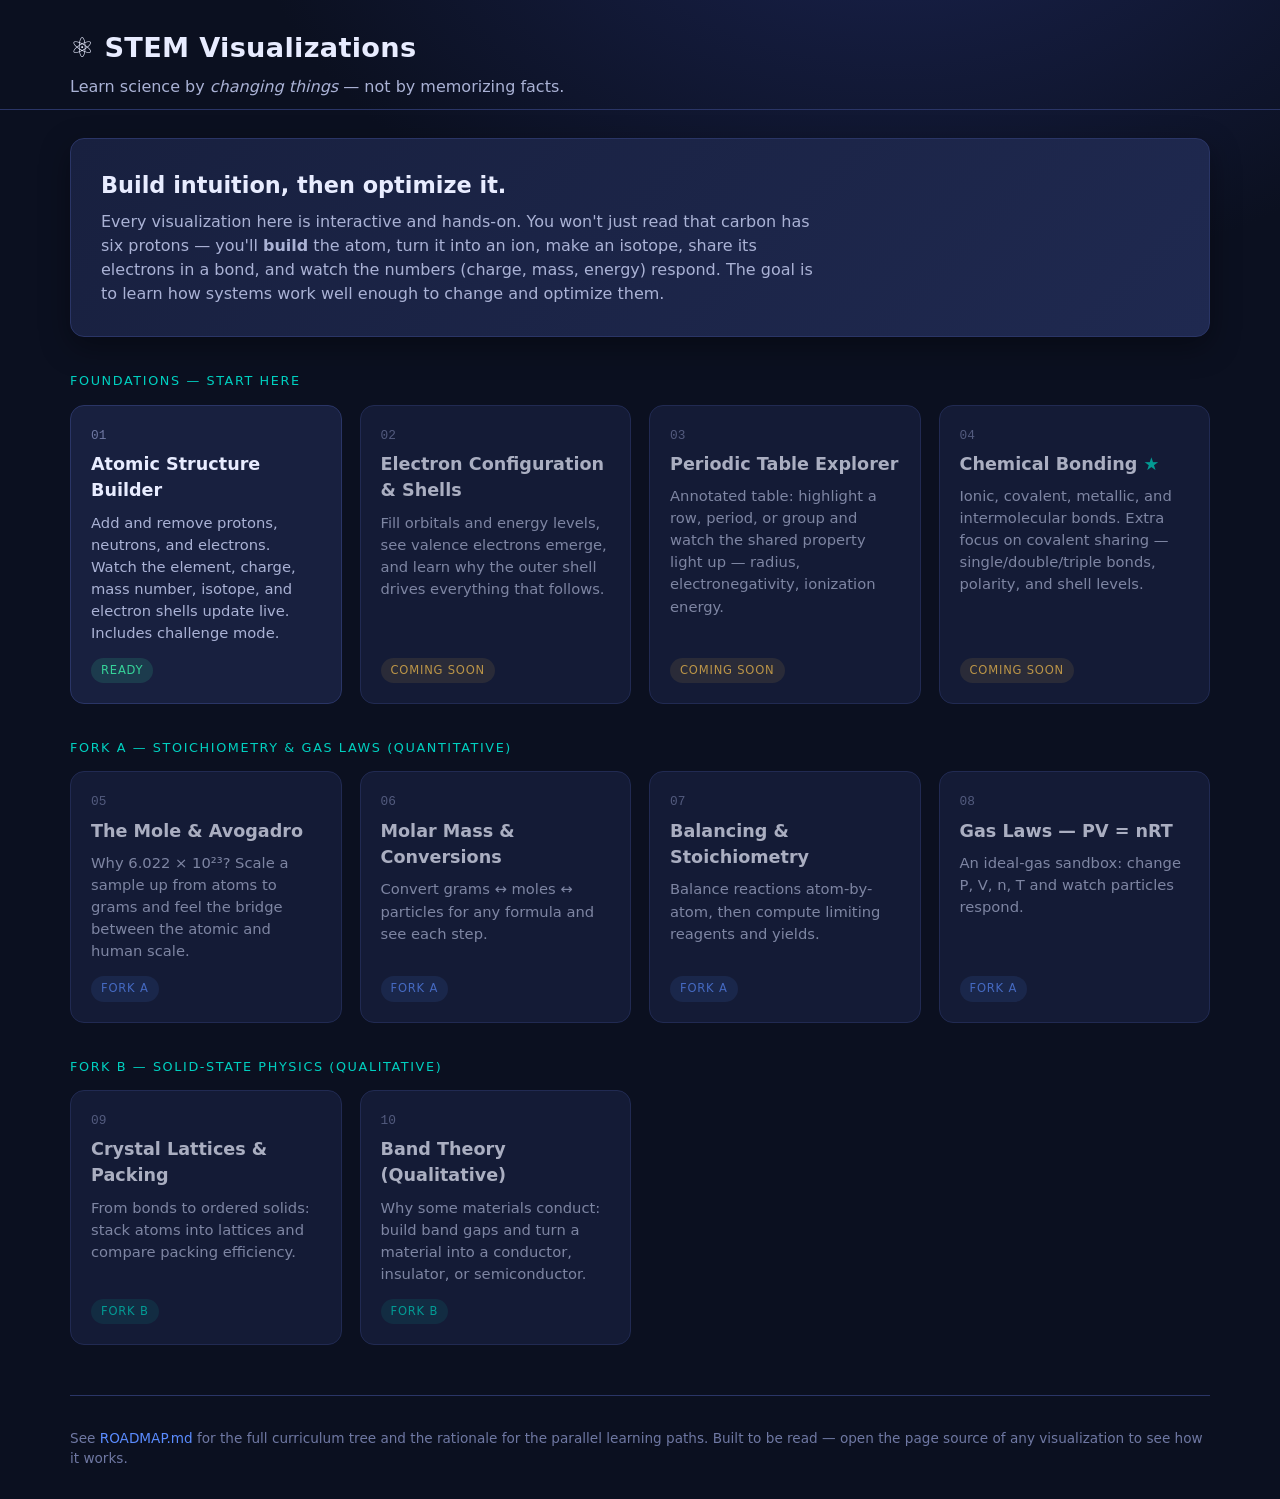
==== index.html @ d3691c96 "Add landing page and Atomic Structure Builder visualization - Landing page (index.html) linking the " ====
<!DOCTYPE html>
<html lang="en">
<head>
  <meta charset="UTF-8" />
  <meta name="viewport" content="width=device-width, initial-scale=1.0" />
  <title>STEM Visualizations — Learn by Changing Things</title>
  <meta name="description" content="Interactive, feature-rich visualizations for learning chemistry and physics — atomic structure, bonding, stoichiometry, gas laws, and solid-state physics." />
  <link rel="stylesheet" href="assets/css/main.css" />
</head>
<body>
  <header class="site-header">
    <div class="wrap">
      <h1>⚛︎ STEM Visualizations</h1>
      <div class="tag">Learn science by <em>changing things</em> — not by memorizing facts.</div>
    </div>
  </header>

  <main class="wrap">
    <section class="hero">
      <h2>Build intuition, then optimize it.</h2>
      <p>
        Every visualization here is interactive and hands-on. You won't just read
        that carbon has six protons — you'll <strong>build</strong> the atom, turn it
        into an ion, make an isotope, share its electrons in a bond, and watch the
        numbers (charge, mass, energy) respond. The goal is to learn how systems
        work well enough to change and optimize them.
      </p>
    </section>

    <!-- ===================== FOUNDATIONS ===================== -->
    <div class="section-title">Foundations — start here</div>
    <div class="grid">

      <a class="card live" href="visualizations/atomic-structure/index.html">
        <span class="num">01</span>
        <h3>Atomic Structure Builder</h3>
        <p>Add and remove protons, neutrons, and electrons. Watch the element,
           charge, mass number, isotope, and electron shells update live. Includes
           challenge mode.</p>
        <span class="badge ready">Ready</span>
      </a>

      <div class="card soon">
        <span class="num">02</span>
        <h3>Electron Configuration &amp; Shells</h3>
        <p>Fill orbitals and energy levels, see valence electrons emerge, and learn
           why the outer shell drives everything that follows.</p>
        <span class="badge soon">Coming soon</span>
      </div>

      <div class="card soon">
        <span class="num">03</span>
        <h3>Periodic Table Explorer</h3>
        <p>Annotated table: highlight a row, period, or group and watch the shared
           property light up — radius, electronegativity, ionization energy.</p>
        <span class="badge soon">Coming soon</span>
      </div>

      <div class="card soon">
        <span class="num">04</span>
        <h3>Chemical Bonding <span style="color:var(--accent-2)">★</span></h3>
        <p>Ionic, covalent, metallic, and intermolecular bonds. Extra focus on
           covalent sharing — single/double/triple bonds, polarity, and shell levels.</p>
        <span class="badge soon">Coming soon</span>
      </div>
    </div>

    <!-- ===================== FORK A ===================== -->
    <div class="section-title">Fork A — Stoichiometry &amp; Gas Laws (quantitative)</div>
    <div class="grid">
      <div class="card soon">
        <span class="num">05</span>
        <h3>The Mole &amp; Avogadro</h3>
        <p>Why 6.022 × 10²³? Scale a sample up from atoms to grams and feel the
           bridge between the atomic and human scale.</p>
        <span class="badge fork-a">Fork A</span>
      </div>
      <div class="card soon">
        <span class="num">06</span>
        <h3>Molar Mass &amp; Conversions</h3>
        <p>Convert grams ↔ moles ↔ particles for any formula and see each step.</p>
        <span class="badge fork-a">Fork A</span>
      </div>
      <div class="card soon">
        <span class="num">07</span>
        <h3>Balancing &amp; Stoichiometry</h3>
        <p>Balance reactions atom-by-atom, then compute limiting reagents and yields.</p>
        <span class="badge fork-a">Fork A</span>
      </div>
      <div class="card soon">
        <span class="num">08</span>
        <h3>Gas Laws — PV = nRT</h3>
        <p>An ideal-gas sandbox: change P, V, n, T and watch particles respond.</p>
        <span class="badge fork-a">Fork A</span>
      </div>
    </div>

    <!-- ===================== FORK B ===================== -->
    <div class="section-title">Fork B — Solid-State Physics (qualitative)</div>
    <div class="grid">
      <div class="card soon">
        <span class="num">09</span>
        <h3>Crystal Lattices &amp; Packing</h3>
        <p>From bonds to ordered solids: stack atoms into lattices and compare
           packing efficiency.</p>
        <span class="badge fork-b">Fork B</span>
      </div>
      <div class="card soon">
        <span class="num">10</span>
        <h3>Band Theory (Qualitative)</h3>
        <p>Why some materials conduct: build band gaps and turn a material into a
           conductor, insulator, or semiconductor.</p>
        <span class="badge fork-b">Fork B</span>
      </div>
    </div>

    <footer class="footer">
      <p>
        See <a href="ROADMAP.md">ROADMAP.md</a> for the full curriculum tree and the
        rationale for the parallel learning paths. Built to be read — open the page
        source of any visualization to see how it works.
      </p>
    </footer>
  </main>
</body>
</html>
</content>
---- assets/css/main.css ----
/* ============================================================
   STEM Visualizations — shared styles
   Used by the landing page and every visualization.
   ============================================================ */

:root {
  --bg:        #0b1020;
  --bg-soft:   #121933;
  --panel:     #18203f;
  --panel-2:   #1f2950;
  --ink:       #e8ecff;
  --ink-soft:  #aab2d5;
  --ink-dim:   #6f78a3;
  --accent:    #5b8cff;
  --accent-2:  #00d0c0;
  --proton:    #ff5d6c;
  --neutron:   #9aa3c7;
  --electron:  #4ad6ff;
  --good:      #36d399;
  --warn:      #ffc857;
  --bad:       #ff6b6b;
  --line:      #2a3566;
  --radius:    14px;
  --shadow:    0 10px 30px rgba(0,0,0,.35);
  --font:      system-ui, -apple-system, "Segoe UI", Roboto, Helvetica, Arial, sans-serif;
  --mono:      ui-monospace, SFMono-Regular, Menlo, Consolas, monospace;
}

* { box-sizing: border-box; }

html, body {
  margin: 0;
  padding: 0;
  background: radial-gradient(1200px 800px at 70% -10%, #1a2350 0%, var(--bg) 55%);
  color: var(--ink);
  font-family: var(--font);
  line-height: 1.5;
  -webkit-font-smoothing: antialiased;
}

a { color: var(--accent); text-decoration: none; }
a:hover { text-decoration: underline; }

.wrap { max-width: 1180px; margin: 0 auto; padding: 0 20px; }

/* ---- Site header ---- */
.site-header {
  padding: 28px 0 10px;
  border-bottom: 1px solid var(--line);
  margin-bottom: 28px;
}
.site-header h1 { margin: 0; font-size: 1.7rem; letter-spacing: .3px; }
.site-header .tag { color: var(--ink-soft); margin-top: 6px; }
.breadcrumb { font-size: .9rem; color: var(--ink-dim); margin-bottom: 6px; }

/* ---- Landing hero ---- */
.hero {
  background: linear-gradient(135deg, var(--panel) 0%, var(--panel-2) 100%);
  border: 1px solid var(--line);
  border-radius: var(--radius);
  padding: 30px;
  box-shadow: var(--shadow);
  margin-bottom: 32px;
}
.hero h2 { margin: 0 0 8px; font-size: 1.4rem; }
.hero p { margin: 0; color: var(--ink-soft); max-width: 70ch; }

/* ---- Section labels ---- */
.section-title {
  font-size: .8rem;
  text-transform: uppercase;
  letter-spacing: 1.6px;
  color: var(--accent-2);
  margin: 34px 0 14px;
}

/* ---- Cards grid ---- */
.grid {
  display: grid;
  grid-template-columns: repeat(auto-fill, minmax(260px, 1fr));
  gap: 18px;
}
.card {
  display: flex;
  flex-direction: column;
  background: var(--panel);
  border: 1px solid var(--line);
  border-radius: var(--radius);
  padding: 20px;
  transition: transform .12s ease, border-color .12s ease, box-shadow .12s ease;
  color: inherit;
}
.card.live:hover {
  transform: translateY(-3px);
  border-color: var(--accent);
  box-shadow: var(--shadow);
  text-decoration: none;
}
.card .num {
  font-family: var(--mono);
  font-size: .8rem;
  color: var(--ink-dim);
}
.card h3 { margin: 6px 0 8px; font-size: 1.1rem; }
.card p { margin: 0; color: var(--ink-soft); font-size: .92rem; flex: 1; }
.card .badge {
  align-self: flex-start;
  margin-top: 14px;
  font-size: .72rem;
  text-transform: uppercase;
  letter-spacing: .8px;
  padding: 4px 10px;
  border-radius: 999px;
}
.badge.ready  { background: rgba(54,211,153,.15); color: var(--good); }
.badge.soon   { background: rgba(255,200,87,.13); color: var(--warn); }
.badge.fork-a { background: rgba(91,140,255,.15); color: var(--accent); }
.badge.fork-b { background: rgba(0,208,192,.13); color: var(--accent-2); }
.card.soon { opacity: .72; }

/* ---- Generic UI panels for visualizations ---- */
.panel {
  background: var(--panel);
  border: 1px solid var(--line);
  border-radius: var(--radius);
  padding: 18px;
}
.controls label { display: block; font-size: .85rem; color: var(--ink-soft); margin: 12px 0 4px; }
button {
  font-family: var(--font);
  font-size: .9rem;
  background: var(--accent);
  color: #06122e;
  border: none;
  border-radius: 9px;
  padding: 8px 14px;
  cursor: pointer;
  font-weight: 600;
}
button:hover { filter: brightness(1.08); }
button.ghost { background: transparent; color: var(--ink); border: 1px solid var(--line); }
button.ghost:hover { border-color: var(--accent); }
button:disabled { opacity: .4; cursor: not-allowed; }

input[type="range"] { width: 100%; accent-color: var(--accent); }

.readout { font-family: var(--mono); }

.footer {
  margin: 50px 0 30px;
  color: var(--ink-dim);
  font-size: .85rem;
  border-top: 1px solid var(--line);
  padding-top: 18px;
}
</content>
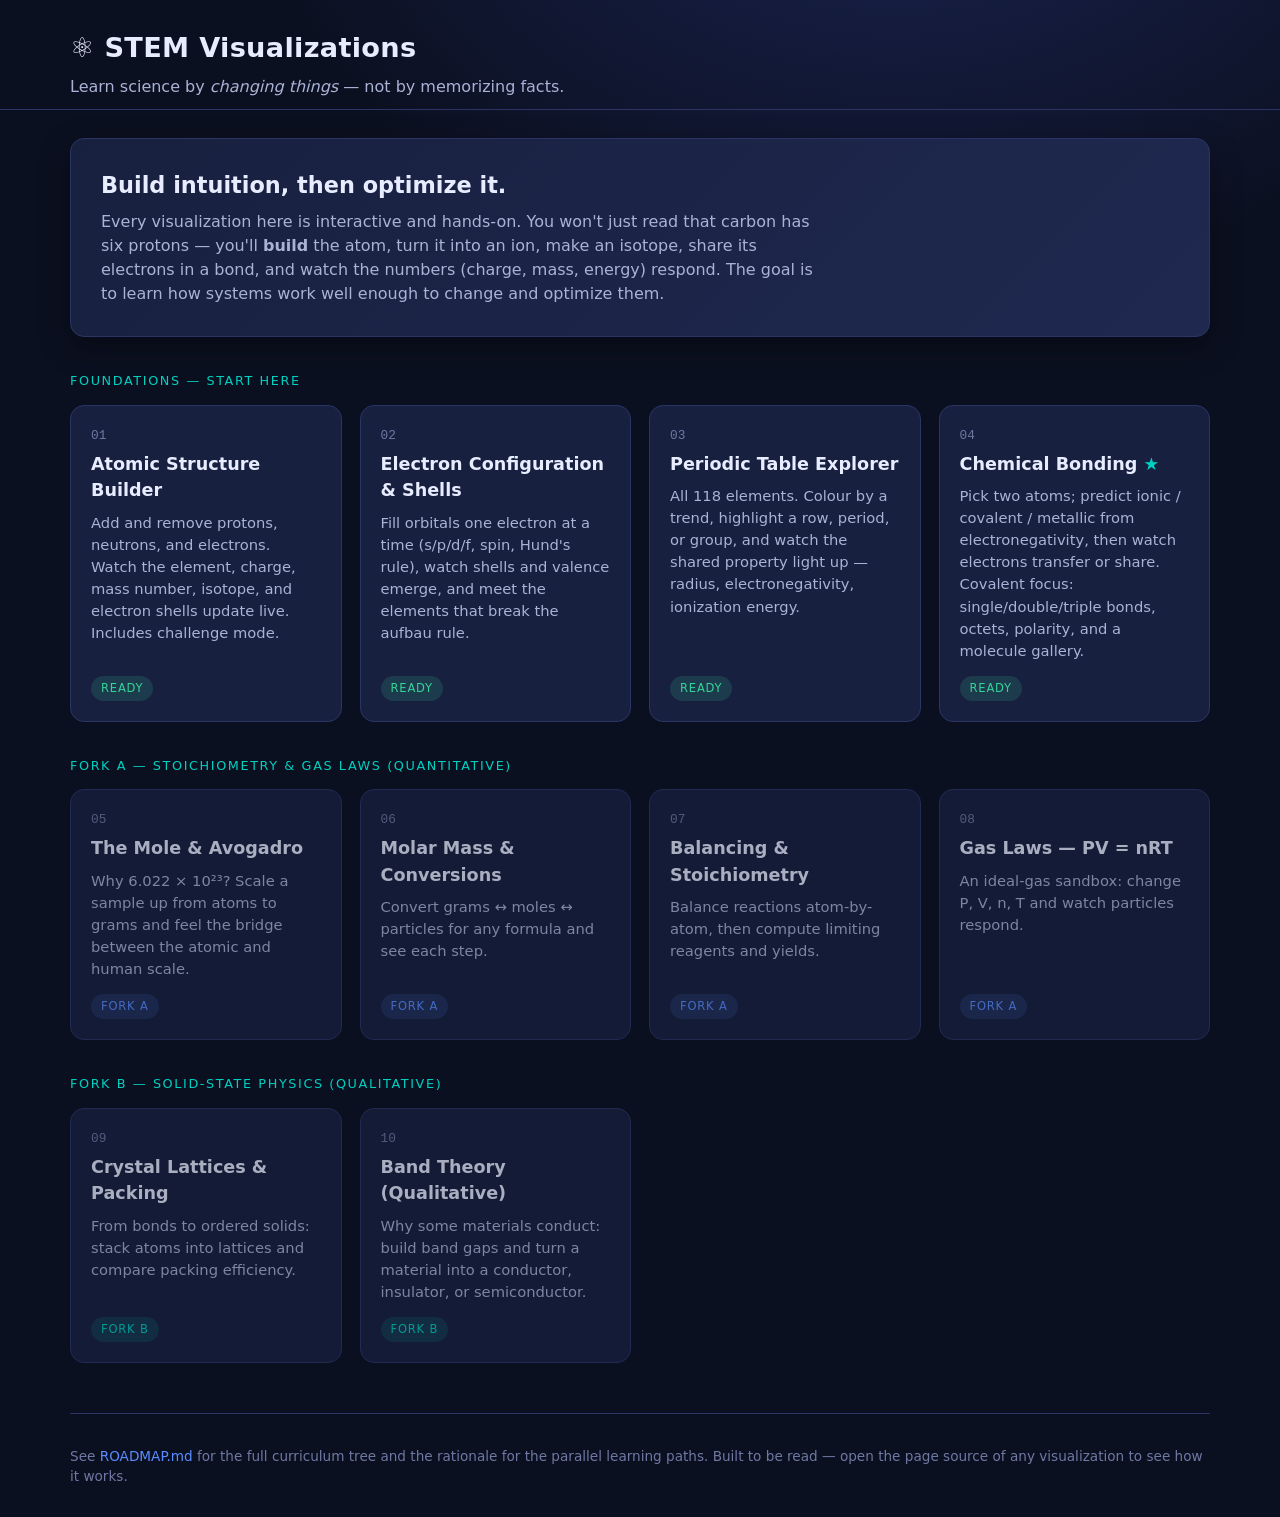
==== commit 3c791122: "Complete the foundations trunk: data, electron config, periodic table, bonding Build the shared refe" ====
--- a/index.html
+++ b/index.html
@@ -40,29 +40,30 @@
         <span class="badge ready">Ready</span>
       </a>
 
-      <div class="card soon">
+      <a class="card live" href="visualizations/electron-configuration/index.html">
         <span class="num">02</span>
         <h3>Electron Configuration &amp; Shells</h3>
-        <p>Fill orbitals and energy levels, see valence electrons emerge, and learn
-           why the outer shell drives everything that follows.</p>
-        <span class="badge soon">Coming soon</span>
-      </div>
+        <p>Fill orbitals one electron at a time (s/p/d/f, spin, Hund's rule), watch
+           shells and valence emerge, and meet the elements that break the aufbau rule.</p>
+        <span class="badge ready">Ready</span>
+      </a>
 
-      <div class="card soon">
+      <a class="card live" href="visualizations/periodic-table/index.html">
         <span class="num">03</span>
         <h3>Periodic Table Explorer</h3>
-        <p>Annotated table: highlight a row, period, or group and watch the shared
-           property light up — radius, electronegativity, ionization energy.</p>
-        <span class="badge soon">Coming soon</span>
-      </div>
+        <p>All 118 elements. Colour by a trend, highlight a row, period, or group, and
+           watch the shared property light up — radius, electronegativity, ionization energy.</p>
+        <span class="badge ready">Ready</span>
+      </a>
 
-      <div class="card soon">
+      <a class="card live" href="visualizations/bonding/index.html">
         <span class="num">04</span>
         <h3>Chemical Bonding <span style="color:var(--accent-2)">★</span></h3>
-        <p>Ionic, covalent, metallic, and intermolecular bonds. Extra focus on
-           covalent sharing — single/double/triple bonds, polarity, and shell levels.</p>
-        <span class="badge soon">Coming soon</span>
-      </div>
+        <p>Pick two atoms; predict ionic / covalent / metallic from electronegativity, then
+           watch electrons transfer or share. Covalent focus: single/double/triple bonds,
+           octets, polarity, and a molecule gallery.</p>
+        <span class="badge ready">Ready</span>
+      </a>
     </div>
 
     <!-- ===================== FORK A ===================== -->
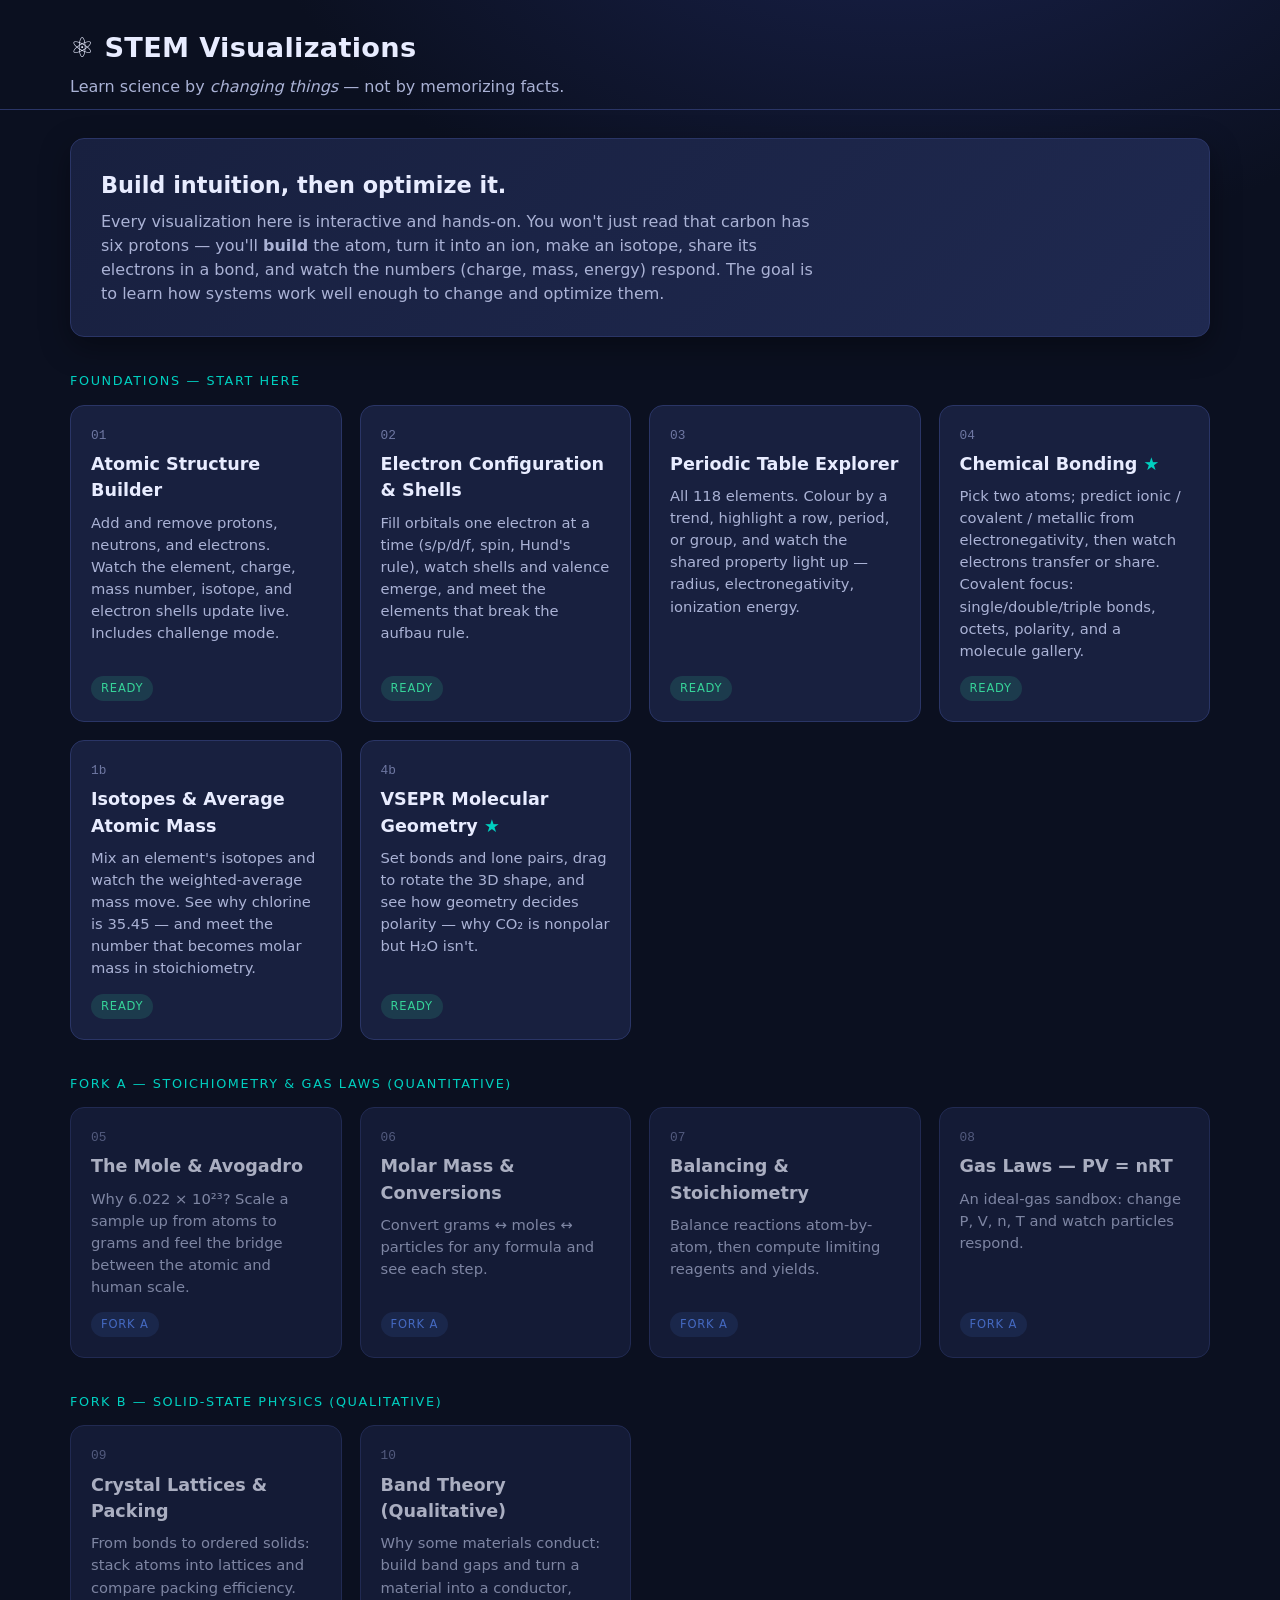
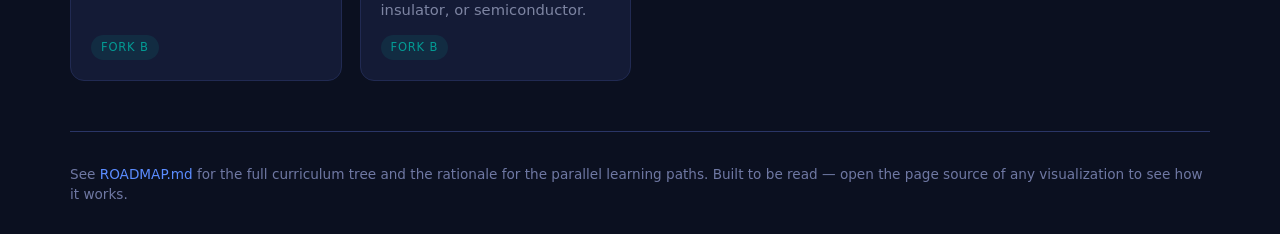
==== commit 2d282eef: "Deepen the trunk: isotopes/average atomic mass and VSEPR geometry Add two interactive deep-dives ont" ====
--- a/index.html
+++ b/index.html
@@ -64,6 +64,22 @@
            octets, polarity, and a molecule gallery.</p>
         <span class="badge ready">Ready</span>
       </a>
+
+      <a class="card live" href="visualizations/isotopes/index.html">
+        <span class="num">1b</span>
+        <h3>Isotopes &amp; Average Atomic Mass</h3>
+        <p>Mix an element's isotopes and watch the weighted-average mass move. See why
+           chlorine is 35.45 — and meet the number that becomes molar mass in stoichiometry.</p>
+        <span class="badge ready">Ready</span>
+      </a>
+
+      <a class="card live" href="visualizations/vsepr/index.html">
+        <span class="num">4b</span>
+        <h3>VSEPR Molecular Geometry <span style="color:var(--accent-2)">★</span></h3>
+        <p>Set bonds and lone pairs, drag to rotate the 3D shape, and see how geometry
+           decides polarity — why CO₂ is nonpolar but H₂O isn't.</p>
+        <span class="badge ready">Ready</span>
+      </a>
     </div>
 
     <!-- ===================== FORK A ===================== -->
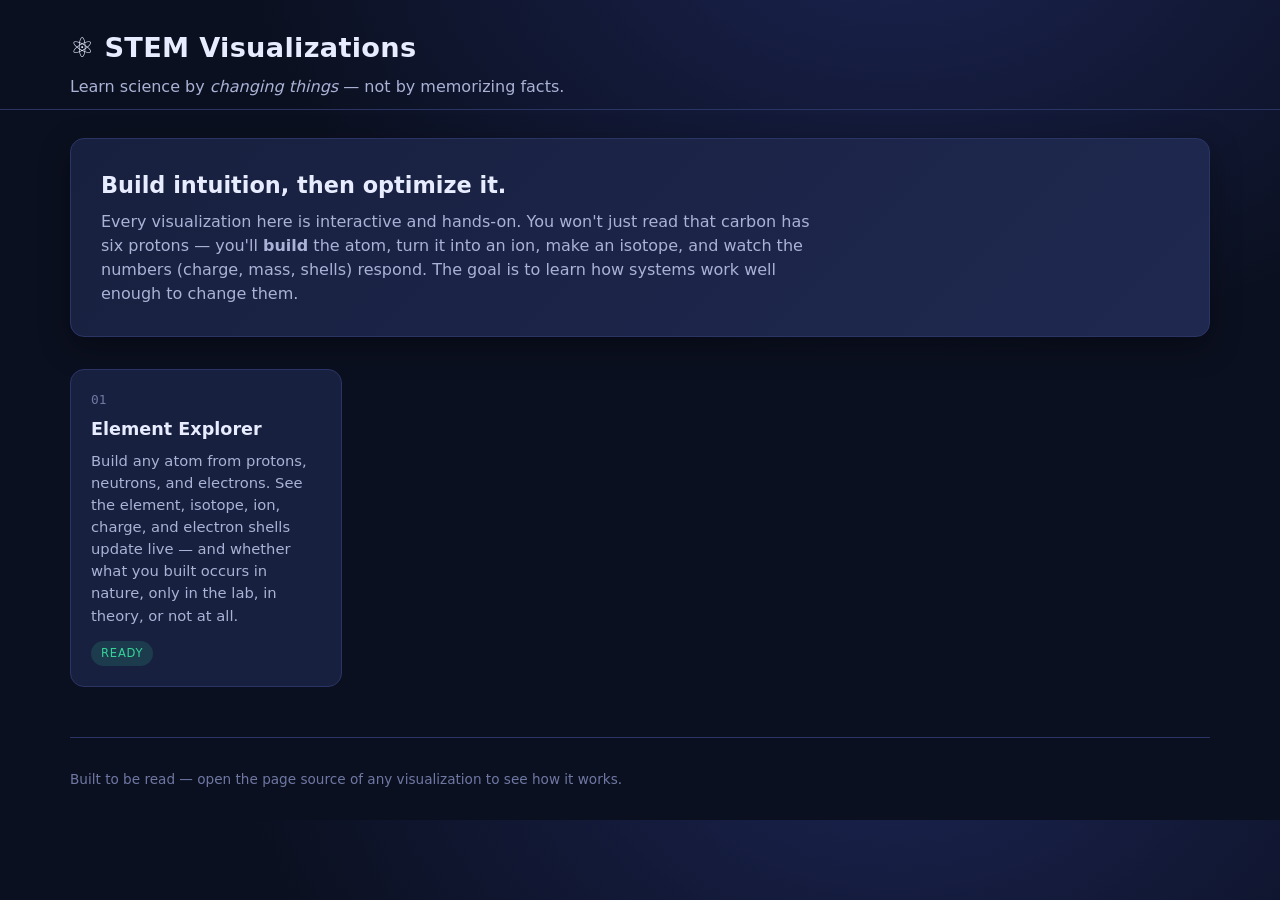
==== commit 7e0692f4: "Refocus on Element Explorer: rename, beta-gate others, add existence model - Rename the first visual" ====
--- a/index.html
+++ b/index.html
@@ -6,6 +6,16 @@
   <title>STEM Visualizations — Learn by Changing Things</title>
   <meta name="description" content="Interactive, feature-rich visualizations for learning chemistry and physics — atomic structure, bonding, stoichiometry, gas laws, and solid-state physics." />
   <link rel="stylesheet" href="assets/css/main.css" />
+  <style>
+    /* beta-only content is hidden unless the page is opened with ?beta=1 */
+    .beta-only { display: none; }
+    body.beta .beta-only { display: block; }
+    .beta-banner { display:none; }
+    body.beta .beta-banner { display:flex; align-items:center; gap:10px; margin-bottom:20px;
+      padding:10px 14px; border-radius:10px; background:rgba(255,200,87,.12); border:1px solid var(--warn);
+      color:var(--ink); font-size:.88rem; }
+    .beta-banner .tagpill { background:var(--warn); color:#06122e; font-weight:700; border-radius:999px; padding:2px 10px; font-size:.75rem; }
+  </style>
 </head>
 <body>
   <header class="site-header">
@@ -16,129 +26,134 @@
   </header>
 
   <main class="wrap">
+    <div class="beta-banner">
+      <span class="tagpill">BETA</span>
+      <span>You're viewing in-progress visualizations. Remove <code>?beta=1</code> from the URL for the public view.</span>
+    </div>
+
     <section class="hero">
       <h2>Build intuition, then optimize it.</h2>
       <p>
         Every visualization here is interactive and hands-on. You won't just read
         that carbon has six protons — you'll <strong>build</strong> the atom, turn it
-        into an ion, make an isotope, share its electrons in a bond, and watch the
-        numbers (charge, mass, energy) respond. The goal is to learn how systems
-        work well enough to change and optimize them.
+        into an ion, make an isotope, and watch the numbers (charge, mass, shells)
+        respond. The goal is to learn how systems work well enough to change them.
       </p>
     </section>
 
-    <!-- ===================== FOUNDATIONS ===================== -->
-    <div class="section-title">Foundations — start here</div>
+    <!-- ===================== PUBLIC ===================== -->
     <div class="grid">
-
-      <a class="card live" href="visualizations/atomic-structure/index.html">
+      <a class="card live" href="visualizations/element-explorer/index.html">
         <span class="num">01</span>
-        <h3>Atomic Structure Builder</h3>
-        <p>Add and remove protons, neutrons, and electrons. Watch the element,
-           charge, mass number, isotope, and electron shells update live. Includes
-           challenge mode.</p>
-        <span class="badge ready">Ready</span>
-      </a>
-
-      <a class="card live" href="visualizations/electron-configuration/index.html">
-        <span class="num">02</span>
-        <h3>Electron Configuration &amp; Shells</h3>
-        <p>Fill orbitals one electron at a time (s/p/d/f, spin, Hund's rule), watch
-           shells and valence emerge, and meet the elements that break the aufbau rule.</p>
-        <span class="badge ready">Ready</span>
-      </a>
-
-      <a class="card live" href="visualizations/periodic-table/index.html">
-        <span class="num">03</span>
-        <h3>Periodic Table Explorer</h3>
-        <p>All 118 elements. Colour by a trend, highlight a row, period, or group, and
-           watch the shared property light up — radius, electronegativity, ionization energy.</p>
-        <span class="badge ready">Ready</span>
-      </a>
-
-      <a class="card live" href="visualizations/bonding/index.html">
-        <span class="num">04</span>
-        <h3>Chemical Bonding <span style="color:var(--accent-2)">★</span></h3>
-        <p>Pick two atoms; predict ionic / covalent / metallic from electronegativity, then
-           watch electrons transfer or share. Covalent focus: single/double/triple bonds,
-           octets, polarity, and a molecule gallery.</p>
-        <span class="badge ready">Ready</span>
-      </a>
-
-      <a class="card live" href="visualizations/isotopes/index.html">
-        <span class="num">1b</span>
-        <h3>Isotopes &amp; Average Atomic Mass</h3>
-        <p>Mix an element's isotopes and watch the weighted-average mass move. See why
-           chlorine is 35.45 — and meet the number that becomes molar mass in stoichiometry.</p>
-        <span class="badge ready">Ready</span>
-      </a>
-
-      <a class="card live" href="visualizations/vsepr/index.html">
-        <span class="num">4b</span>
-        <h3>VSEPR Molecular Geometry <span style="color:var(--accent-2)">★</span></h3>
-        <p>Set bonds and lone pairs, drag to rotate the 3D shape, and see how geometry
-           decides polarity — why CO₂ is nonpolar but H₂O isn't.</p>
+        <h3>Element Explorer</h3>
+        <p>Build any atom from protons, neutrons, and electrons. See the element, isotope,
+           ion, charge, and electron shells update live — and whether what you built
+           occurs in nature, only in the lab, in theory, or not at all.</p>
         <span class="badge ready">Ready</span>
       </a>
     </div>
 
-    <!-- ===================== FORK A ===================== -->
-    <div class="section-title">Fork A — Stoichiometry &amp; Gas Laws (quantitative)</div>
-    <div class="grid">
-      <div class="card soon">
-        <span class="num">05</span>
-        <h3>The Mole &amp; Avogadro</h3>
-        <p>Why 6.022 × 10²³? Scale a sample up from atoms to grams and feel the
-           bridge between the atomic and human scale.</p>
-        <span class="badge fork-a">Fork A</span>
+    <!-- ===================== BETA: FOUNDATIONS ===================== -->
+    <div class="beta-only">
+      <div class="section-title">Foundations (beta)</div>
+      <div class="grid">
+        <a class="card live" href="visualizations/electron-configuration/index.html">
+          <span class="num">02</span>
+          <h3>Electron Configuration &amp; Shells</h3>
+          <p>Fill orbitals one electron at a time (s/p/d/f, spin, Hund's rule), watch
+             shells and valence emerge, and meet the elements that break the aufbau rule.</p>
+          <span class="badge ready">Ready</span>
+        </a>
+
+        <a class="card live" href="visualizations/periodic-table/index.html">
+          <span class="num">03</span>
+          <h3>Periodic Table Explorer</h3>
+          <p>All 118 elements. Colour by a trend, highlight a row, period, or group, and
+             watch the shared property light up — radius, electronegativity, ionization energy.</p>
+          <span class="badge ready">Ready</span>
+        </a>
+
+        <a class="card live" href="visualizations/bonding/index.html">
+          <span class="num">04</span>
+          <h3>Chemical Bonding <span style="color:var(--accent-2)">★</span></h3>
+          <p>Pick two atoms; predict ionic / covalent / metallic from electronegativity, then
+             watch electrons transfer or share. Covalent focus: single/double/triple bonds,
+             octets, polarity, and a molecule gallery.</p>
+          <span class="badge ready">Ready</span>
+        </a>
+
+        <a class="card live" href="visualizations/isotopes/index.html">
+          <span class="num">1b</span>
+          <h3>Isotopes &amp; Average Atomic Mass</h3>
+          <p>Mix an element's isotopes and watch the weighted-average mass move. See why
+             chlorine is 35.45 — and meet the number that becomes molar mass in stoichiometry.</p>
+          <span class="badge ready">Ready</span>
+        </a>
+
+        <a class="card live" href="visualizations/vsepr/index.html">
+          <span class="num">4b</span>
+          <h3>VSEPR Molecular Geometry <span style="color:var(--accent-2)">★</span></h3>
+          <p>Set bonds and lone pairs, drag to rotate the 3D shape, and see how geometry
+             decides polarity — why CO₂ is nonpolar but H₂O isn't.</p>
+          <span class="badge ready">Ready</span>
+        </a>
       </div>
-      <div class="card soon">
-        <span class="num">06</span>
-        <h3>Molar Mass &amp; Conversions</h3>
-        <p>Convert grams ↔ moles ↔ particles for any formula and see each step.</p>
-        <span class="badge fork-a">Fork A</span>
+
+      <!-- ===================== BETA: FORK A ===================== -->
+      <div class="section-title">Fork A — Stoichiometry &amp; Gas Laws (quantitative)</div>
+      <div class="grid">
+        <div class="card soon">
+          <span class="num">05</span><h3>The Mole &amp; Avogadro</h3>
+          <p>Why 6.022 × 10²³? Scale a sample up from atoms to grams and feel the
+             bridge between the atomic and human scale.</p>
+          <span class="badge fork-a">Fork A</span>
+        </div>
+        <div class="card soon">
+          <span class="num">06</span><h3>Molar Mass &amp; Conversions</h3>
+          <p>Convert grams ↔ moles ↔ particles for any formula and see each step.</p>
+          <span class="badge fork-a">Fork A</span>
+        </div>
+        <div class="card soon">
+          <span class="num">07</span><h3>Balancing &amp; Stoichiometry</h3>
+          <p>Balance reactions atom-by-atom, then compute limiting reagents and yields.</p>
+          <span class="badge fork-a">Fork A</span>
+        </div>
+        <div class="card soon">
+          <span class="num">08</span><h3>Gas Laws — PV = nRT</h3>
+          <p>An ideal-gas sandbox: change P, V, n, T and watch particles respond.</p>
+          <span class="badge fork-a">Fork A</span>
+        </div>
       </div>
-      <div class="card soon">
-        <span class="num">07</span>
-        <h3>Balancing &amp; Stoichiometry</h3>
-        <p>Balance reactions atom-by-atom, then compute limiting reagents and yields.</p>
-        <span class="badge fork-a">Fork A</span>
-      </div>
-      <div class="card soon">
-        <span class="num">08</span>
-        <h3>Gas Laws — PV = nRT</h3>
-        <p>An ideal-gas sandbox: change P, V, n, T and watch particles respond.</p>
-        <span class="badge fork-a">Fork A</span>
-      </div>
-    </div>
 
-    <!-- ===================== FORK B ===================== -->
-    <div class="section-title">Fork B — Solid-State Physics (qualitative)</div>
-    <div class="grid">
-      <div class="card soon">
-        <span class="num">09</span>
-        <h3>Crystal Lattices &amp; Packing</h3>
-        <p>From bonds to ordered solids: stack atoms into lattices and compare
-           packing efficiency.</p>
-        <span class="badge fork-b">Fork B</span>
-      </div>
-      <div class="card soon">
-        <span class="num">10</span>
-        <h3>Band Theory (Qualitative)</h3>
-        <p>Why some materials conduct: build band gaps and turn a material into a
-           conductor, insulator, or semiconductor.</p>
-        <span class="badge fork-b">Fork B</span>
+      <!-- ===================== BETA: FORK B ===================== -->
+      <div class="section-title">Fork B — Solid-State Physics (qualitative)</div>
+      <div class="grid">
+        <div class="card soon">
+          <span class="num">09</span><h3>Crystal Lattices &amp; Packing</h3>
+          <p>From bonds to ordered solids: stack atoms into lattices and compare
+             packing efficiency.</p>
+          <span class="badge fork-b">Fork B</span>
+        </div>
+        <div class="card soon">
+          <span class="num">10</span><h3>Band Theory (Qualitative)</h3>
+          <p>Why some materials conduct: build band gaps and turn a material into a
+             conductor, insulator, or semiconductor.</p>
+          <span class="badge fork-b">Fork B</span>
+        </div>
       </div>
     </div>
 
     <footer class="footer">
-      <p>
-        See <a href="ROADMAP.md">ROADMAP.md</a> for the full curriculum tree and the
-        rationale for the parallel learning paths. Built to be read — open the page
-        source of any visualization to see how it works.
-      </p>
+      <p>Built to be read — open the page source of any visualization to see how it works.</p>
     </footer>
   </main>
+
+  <script>
+    // Reveal beta content when the page is opened with ?beta=1
+    if (new URLSearchParams(location.search).get("beta") === "1") {
+      document.body.classList.add("beta");
+    }
+  </script>
 </body>
 </html>
 </content>
